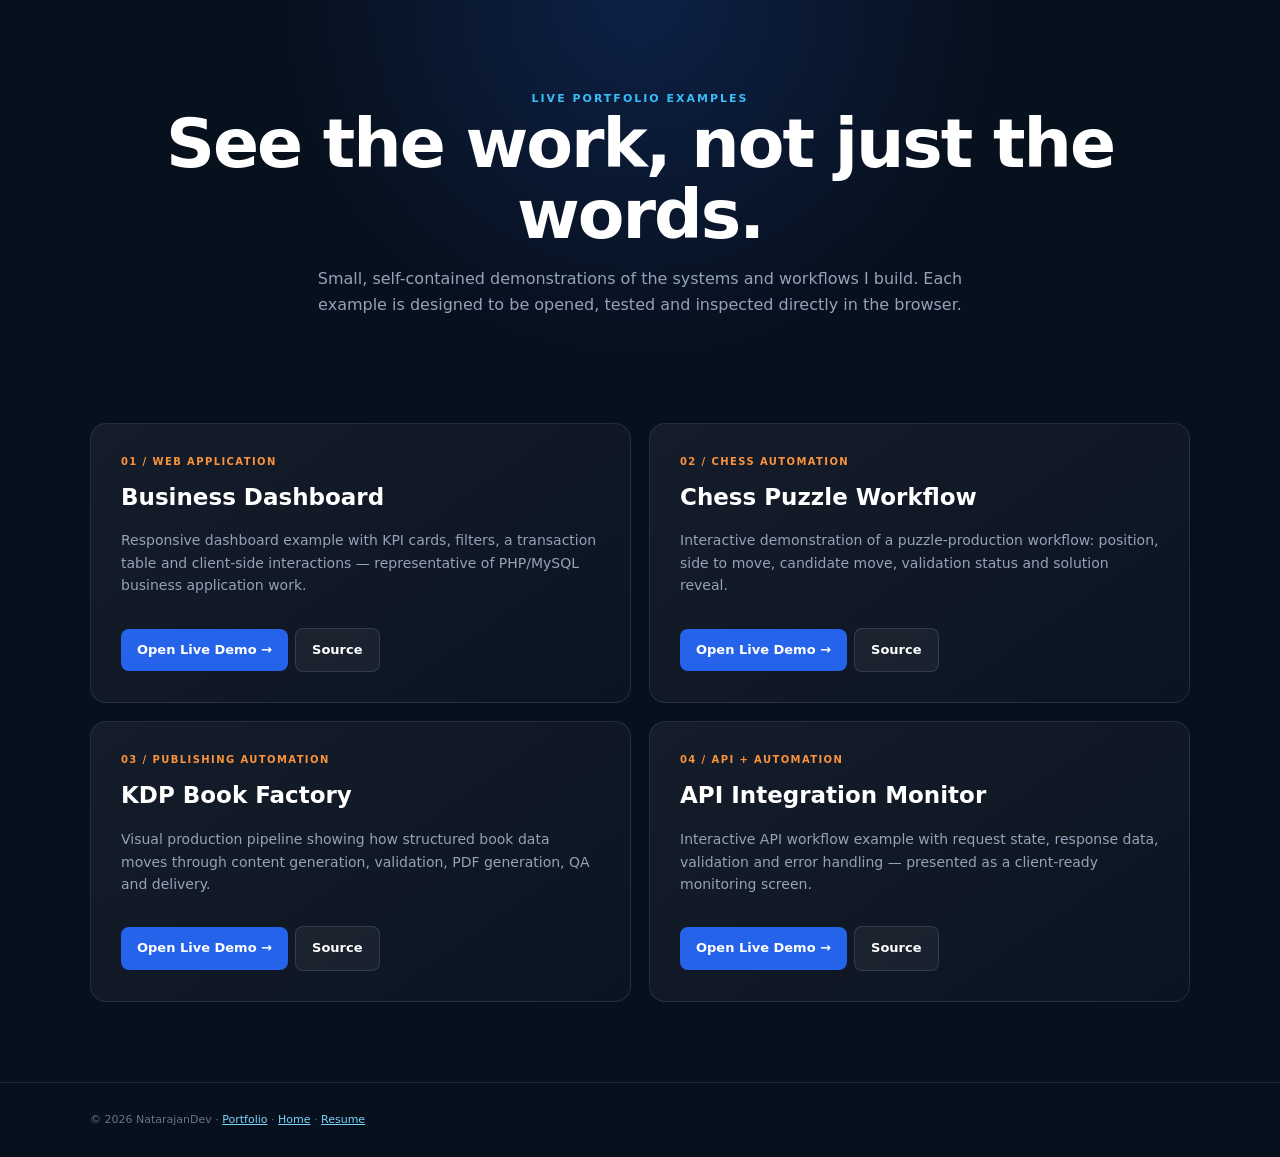
==== examples/index.html @ d72ad0e4 "Add interactive portfolio examples hub" ====
<!doctype html>
<html lang="en"><head><meta charset="utf-8"><meta name="viewport" content="width=device-width,initial-scale=1"><title>Live Examples | NatarajanDev</title><meta name="description" content="Interactive portfolio examples for NatarajanDev: dashboards, chess automation, publishing workflows and API integration."><style>body{margin:0;font-family:Inter,system-ui,sans-serif;background:#07101d;color:#dbe4f0;line-height:1.6}.wrap{width:min(1100px,92%);margin:auto}header{padding:90px 0 55px;text-align:center;background:radial-gradient(circle at 50% 0,rgba(37,99,235,.2),transparent 48%)}h1{font-size:clamp(40px,6vw,68px);line-height:1.05;color:#fff;margin:0 0 16px;letter-spacing:-2px}.ey{color:#38bdf8;text-transform:uppercase;letter-spacing:2px;font-size:11px;font-weight:800}.lead{max-width:700px;margin:auto;color:#94a3b8;font-size:16px}.grid{display:grid;grid-template-columns:repeat(2,1fr);gap:18px;padding:50px 0 80px}.card{padding:30px;border:1px solid rgba(148,163,184,.16);border-radius:16px;background:linear-gradient(145deg,rgba(255,255,255,.055),rgba(255,255,255,.018))}.num{color:#fb923c;font-size:10px;font-weight:800;letter-spacing:1.4px}.card h2{color:#fff;margin:9px 0;font-size:23px}.card p{color:#94a3b8;font-size:14px}.btn{display:inline-block;margin-top:17px;padding:11px 16px;border-radius:8px;background:#2563eb;color:#fff;text-decoration:none;font-size:13px;font-weight:750}.src{margin-left:7px;background:rgba(255,255,255,.05);border:1px solid rgba(148,163,184,.2)}footer{border-top:1px solid rgba(148,163,184,.16);padding:28px 0;color:#64748b;font-size:11px}@media(max-width:700px){.grid{grid-template-columns:1fr}}</style></head><body><header><div class="wrap"><div class="ey">Live Portfolio Examples</div><h1>See the work, not just the words.</h1><p class="lead">Small, self-contained demonstrations of the systems and workflows I build. Each example is designed to be opened, tested and inspected directly in the browser.</p></div></header><main class="wrap"><div class="grid"><article class="card"><div class="num">01 / WEB APPLICATION</div><h2>Business Dashboard</h2><p>Responsive dashboard example with KPI cards, filters, a transaction table and client-side interactions — representative of PHP/MySQL business application work.</p><a class="btn" href="business-dashboard.html">Open Live Demo →</a><a class="btn src" href="https://github.com/NatarajanDev/natarajandev.github.io/blob/main/examples/business-dashboard.html" target="_blank" rel="noopener">Source</a></article><article class="card"><div class="num">02 / CHESS AUTOMATION</div><h2>Chess Puzzle Workflow</h2><p>Interactive demonstration of a puzzle-production workflow: position, side to move, candidate move, validation status and solution reveal.</p><a class="btn" href="chess-puzzle.html">Open Live Demo →</a><a class="btn src" href="https://github.com/NatarajanDev/natarajandev.github.io/blob/main/examples/chess-puzzle.html" target="_blank" rel="noopener">Source</a></article><article class="card"><div class="num">03 / PUBLISHING AUTOMATION</div><h2>KDP Book Factory</h2><p>Visual production pipeline showing how structured book data moves through content generation, validation, PDF generation, QA and delivery.</p><a class="btn" href="kdp-factory.html">Open Live Demo →</a><a class="btn src" href="https://github.com/NatarajanDev/natarajandev.github.io/blob/main/examples/kdp-factory.html" target="_blank" rel="noopener">Source</a></article><article class="card"><div class="num">04 / API + AUTOMATION</div><h2>API Integration Monitor</h2><p>Interactive API workflow example with request state, response data, validation and error handling — presented as a client-ready monitoring screen.</p><a class="btn" href="api-monitor.html">Open Live Demo →</a><a class="btn src" href="https://github.com/NatarajanDev/natarajandev.github.io/blob/main/examples/api-monitor.html" target="_blank" rel="noopener">Source</a></article></div></main><footer><div class="wrap">© 2026 NatarajanDev · <a href="../portfolio.html" style="color:#7dd3fc">Portfolio</a> · <a href="../index.html" style="color:#7dd3fc">Home</a> · <a href="../resume.html" style="color:#7dd3fc">Resume</a></div></footer></body></html>
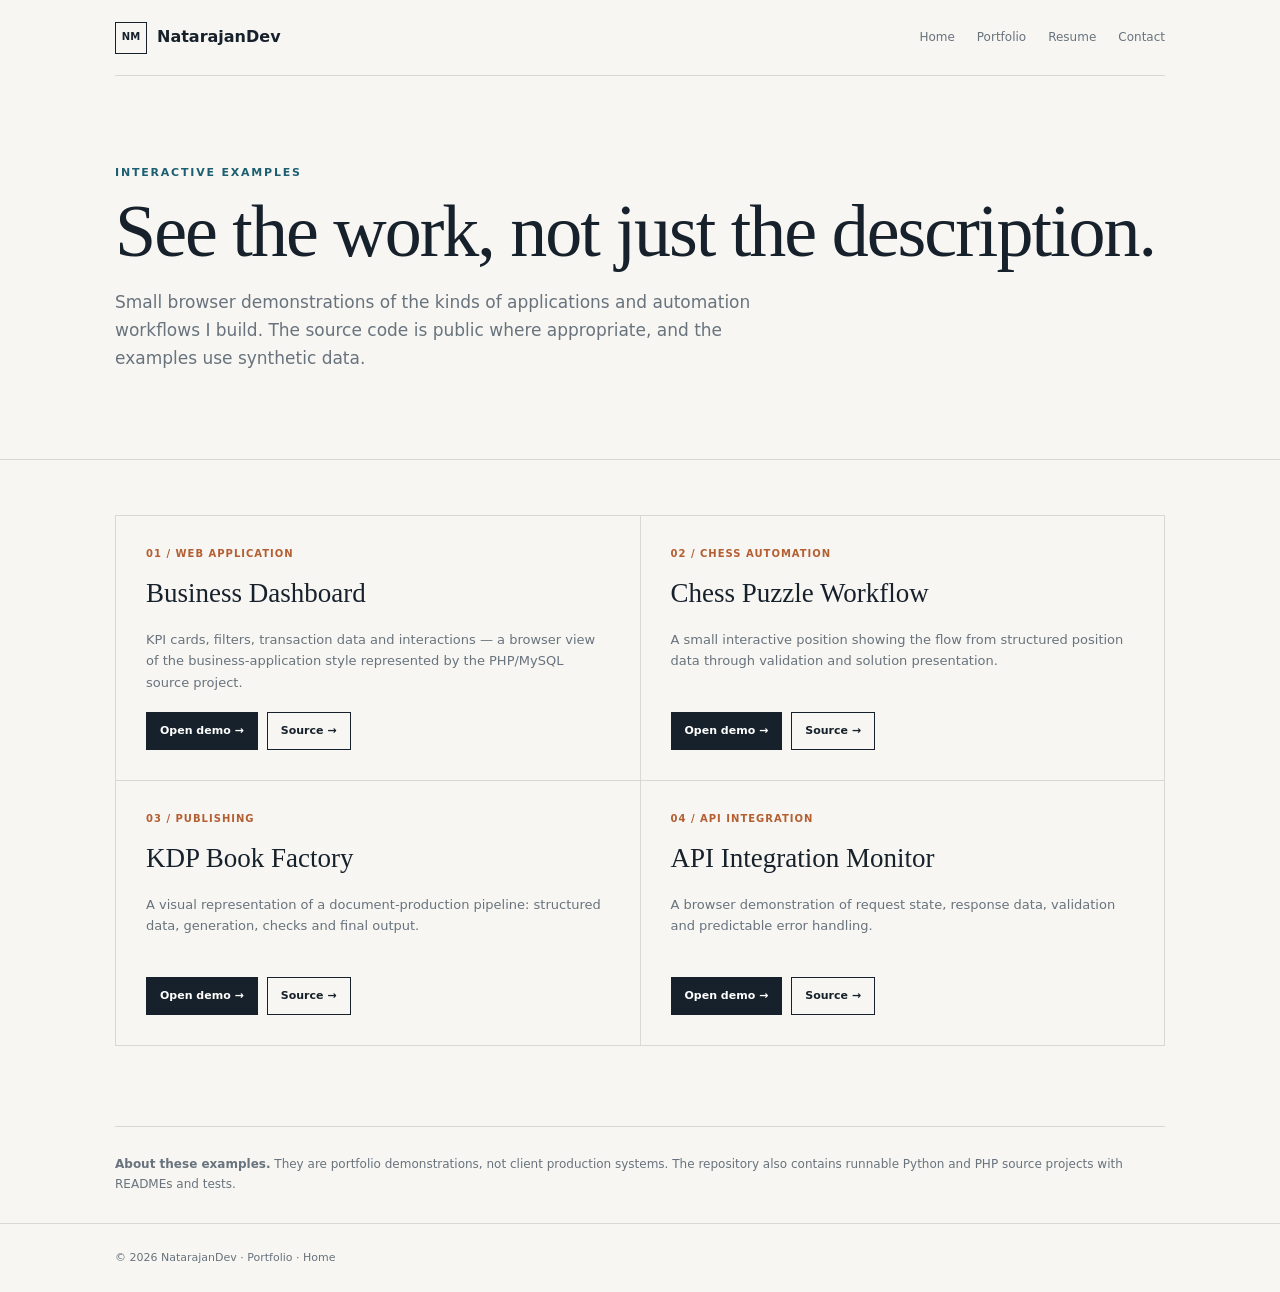
==== commit 63b01bba: "Redesign interactive examples index" ====
--- a/examples/index.html
+++ b/examples/index.html
@@ -1,2 +1 @@
-<!doctype html>
-<html lang="en"><head><meta charset="utf-8"><meta name="viewport" content="width=device-width,initial-scale=1"><title>Live Examples | NatarajanDev</title><meta name="description" content="Interactive portfolio examples for NatarajanDev: dashboards, chess automation, publishing workflows and API integration."><style>body{margin:0;font-family:Inter,system-ui,sans-serif;background:#07101d;color:#dbe4f0;line-height:1.6}.wrap{width:min(1100px,92%);margin:auto}header{padding:90px 0 55px;text-align:center;background:radial-gradient(circle at 50% 0,rgba(37,99,235,.2),transparent 48%)}h1{font-size:clamp(40px,6vw,68px);line-height:1.05;color:#fff;margin:0 0 16px;letter-spacing:-2px}.ey{color:#38bdf8;text-transform:uppercase;letter-spacing:2px;font-size:11px;font-weight:800}.lead{max-width:700px;margin:auto;color:#94a3b8;font-size:16px}.grid{display:grid;grid-template-columns:repeat(2,1fr);gap:18px;padding:50px 0 80px}.card{padding:30px;border:1px solid rgba(148,163,184,.16);border-radius:16px;background:linear-gradient(145deg,rgba(255,255,255,.055),rgba(255,255,255,.018))}.num{color:#fb923c;font-size:10px;font-weight:800;letter-spacing:1.4px}.card h2{color:#fff;margin:9px 0;font-size:23px}.card p{color:#94a3b8;font-size:14px}.btn{display:inline-block;margin-top:17px;padding:11px 16px;border-radius:8px;background:#2563eb;color:#fff;text-decoration:none;font-size:13px;font-weight:750}.src{margin-left:7px;background:rgba(255,255,255,.05);border:1px solid rgba(148,163,184,.2)}footer{border-top:1px solid rgba(148,163,184,.16);padding:28px 0;color:#64748b;font-size:11px}@media(max-width:700px){.grid{grid-template-columns:1fr}}</style></head><body><header><div class="wrap"><div class="ey">Live Portfolio Examples</div><h1>See the work, not just the words.</h1><p class="lead">Small, self-contained demonstrations of the systems and workflows I build. Each example is designed to be opened, tested and inspected directly in the browser.</p></div></header><main class="wrap"><div class="grid"><article class="card"><div class="num">01 / WEB APPLICATION</div><h2>Business Dashboard</h2><p>Responsive dashboard example with KPI cards, filters, a transaction table and client-side interactions — representative of PHP/MySQL business application work.</p><a class="btn" href="business-dashboard.html">Open Live Demo →</a><a class="btn src" href="https://github.com/NatarajanDev/natarajandev.github.io/blob/main/examples/business-dashboard.html" target="_blank" rel="noopener">Source</a></article><article class="card"><div class="num">02 / CHESS AUTOMATION</div><h2>Chess Puzzle Workflow</h2><p>Interactive demonstration of a puzzle-production workflow: position, side to move, candidate move, validation status and solution reveal.</p><a class="btn" href="chess-puzzle.html">Open Live Demo →</a><a class="btn src" href="https://github.com/NatarajanDev/natarajandev.github.io/blob/main/examples/chess-puzzle.html" target="_blank" rel="noopener">Source</a></article><article class="card"><div class="num">03 / PUBLISHING AUTOMATION</div><h2>KDP Book Factory</h2><p>Visual production pipeline showing how structured book data moves through content generation, validation, PDF generation, QA and delivery.</p><a class="btn" href="kdp-factory.html">Open Live Demo →</a><a class="btn src" href="https://github.com/NatarajanDev/natarajandev.github.io/blob/main/examples/kdp-factory.html" target="_blank" rel="noopener">Source</a></article><article class="card"><div class="num">04 / API + AUTOMATION</div><h2>API Integration Monitor</h2><p>Interactive API workflow example with request state, response data, validation and error handling — presented as a client-ready monitoring screen.</p><a class="btn" href="api-monitor.html">Open Live Demo →</a><a class="btn src" href="https://github.com/NatarajanDev/natarajandev.github.io/blob/main/examples/api-monitor.html" target="_blank" rel="noopener">Source</a></article></div></main><footer><div class="wrap">© 2026 NatarajanDev · <a href="../portfolio.html" style="color:#7dd3fc">Portfolio</a> · <a href="../index.html" style="color:#7dd3fc">Home</a> · <a href="../resume.html" style="color:#7dd3fc">Resume</a></div></footer></body></html>+<!doctype html><html lang="en"><head><meta charset="utf-8"><meta name="viewport" content="width=device-width,initial-scale=1"><title>Live Examples — NatarajanDev</title><meta name="description" content="Interactive development and automation demonstrations by NatarajanDev."><link rel="icon" href="../favicon.svg" type="image/svg+xml"><style>:root{--ink:#17212b;--muted:#68737d;--paper:#f7f6f2;--white:#fff;--line:#d9d9d3;--accent:#1d5f72;--warm:#b45f32}*{box-sizing:border-box}body{margin:0;background:var(--paper);color:var(--ink);font-family:Inter,system-ui,sans-serif;line-height:1.65}.wrap{width:min(1050px,90%);margin:auto}a{text-decoration:none;color:inherit}.nav{height:76px;border-bottom:1px solid var(--line);display:flex;justify-content:space-between;align-items:center}.brand{display:flex;align-items:center;gap:10px;font-weight:800}.mark{width:32px;height:32px;border:1px solid var(--ink);display:grid;place-items:center;font-size:10px}.links{display:flex;gap:22px;font-size:12px;color:var(--muted)}.links a:hover{color:var(--accent)}.hero{padding:88px 0 70px;border-bottom:1px solid var(--line)}.kicker{font-size:11px;text-transform:uppercase;letter-spacing:1.8px;color:var(--accent);font-weight:800}.hero h1{font-family:Georgia,serif;font-weight:500;font-size:clamp(47px,7vw,74px);line-height:1.02;letter-spacing:-2px;margin:12px 0 18px}.hero p{max-width:680px;color:var(--muted);font-size:17px}.grid{display:grid;grid-template-columns:1fr 1fr;border-top:1px solid var(--line);border-left:1px solid var(--line);margin:55px 0 80px}.card{padding:30px;border-right:1px solid var(--line);border-bottom:1px solid var(--line);transition:background .25s,transform .25s}.card:hover{background:#fff;transform:translateY(-3px)}.num{font-size:10px;color:var(--warm);font-weight:800;letter-spacing:1px}.card h2{font-family:Georgia,serif;font-size:27px;font-weight:500;margin:9px 0}.card p{color:var(--muted);font-size:13px;min-height:65px}.actions{display:flex;gap:9px;flex-wrap:wrap;margin-top:18px}.btn{display:inline-block;padding:9px 13px;border:1px solid var(--ink);font-size:11px;font-weight:800}.btn.primary{background:var(--ink);color:#fff}.note{border-top:1px solid var(--line);padding:28px 0;color:var(--muted);font-size:12px}footer{border-top:1px solid var(--line);padding:25px 0;color:var(--muted);font-size:11px}@media(max-width:700px){.links a:not(:last-child){display:none}.grid{grid-template-columns:1fr}.hero{padding:70px 0 55px}}@media(prefers-reduced-motion:reduce){*{transition:none!important}}</style></head><body><header class="wrap nav"><a class="brand" href="../index.html"><span class="mark">NM</span>NatarajanDev</a><nav class="links"><a href="../index.html">Home</a><a href="../portfolio.html">Portfolio</a><a href="../resume.html">Resume</a><a href="../index.html#contact">Contact</a></nav></header><header class="hero"><div class="wrap"><div class="kicker">Interactive examples</div><h1>See the work, not just the description.</h1><p>Small browser demonstrations of the kinds of applications and automation workflows I build. The source code is public where appropriate, and the examples use synthetic data.</p></div></header><main class="wrap"><div class="grid"><article class="card"><div class="num">01 / WEB APPLICATION</div><h2>Business Dashboard</h2><p>KPI cards, filters, transaction data and interactions — a browser view of the business-application style represented by the PHP/MySQL source project.</p><div class="actions"><a class="btn primary" href="business-dashboard.html">Open demo →</a><a class="btn" href="https://github.com/NatarajanDev/natarajandev.github.io/blob/main/projects/php-business-dashboard">Source →</a></div></article><article class="card"><div class="num">02 / CHESS AUTOMATION</div><h2>Chess Puzzle Workflow</h2><p>A small interactive position showing the flow from structured position data through validation and solution presentation.</p><div class="actions"><a class="btn primary" href="chess-puzzle.html">Open demo →</a><a class="btn" href="https://github.com/NatarajanDev/natarajandev.github.io/blob/main/projects/chess-puzzle-generator">Source →</a></div></article><article class="card"><div class="num">03 / PUBLISHING</div><h2>KDP Book Factory</h2><p>A visual representation of a document-production pipeline: structured data, generation, checks and final output.</p><div class="actions"><a class="btn primary" href="kdp-factory.html">Open demo →</a><a class="btn" href="https://github.com/NatarajanDev/natarajandev.github.io/blob/main/projects/kdp-book-factory">Source →</a></div></article><article class="card"><div class="num">04 / API INTEGRATION</div><h2>API Integration Monitor</h2><p>A browser demonstration of request state, response data, validation and predictable error handling.</p><div class="actions"><a class="btn primary" href="api-monitor.html">Open demo →</a><a class="btn" href="https://github.com/NatarajanDev/natarajandev.github.io/blob/main/projects/api-integration-examples">Source →</a></div></article></div><div class="note"><strong>About these examples.</strong> They are portfolio demonstrations, not client production systems. The repository also contains runnable Python and PHP source projects with READMEs and tests.</div></main><footer><div class="wrap">© 2026 NatarajanDev · <a href="../portfolio.html">Portfolio</a> · <a href="../index.html">Home</a></div></footer></body></html>
